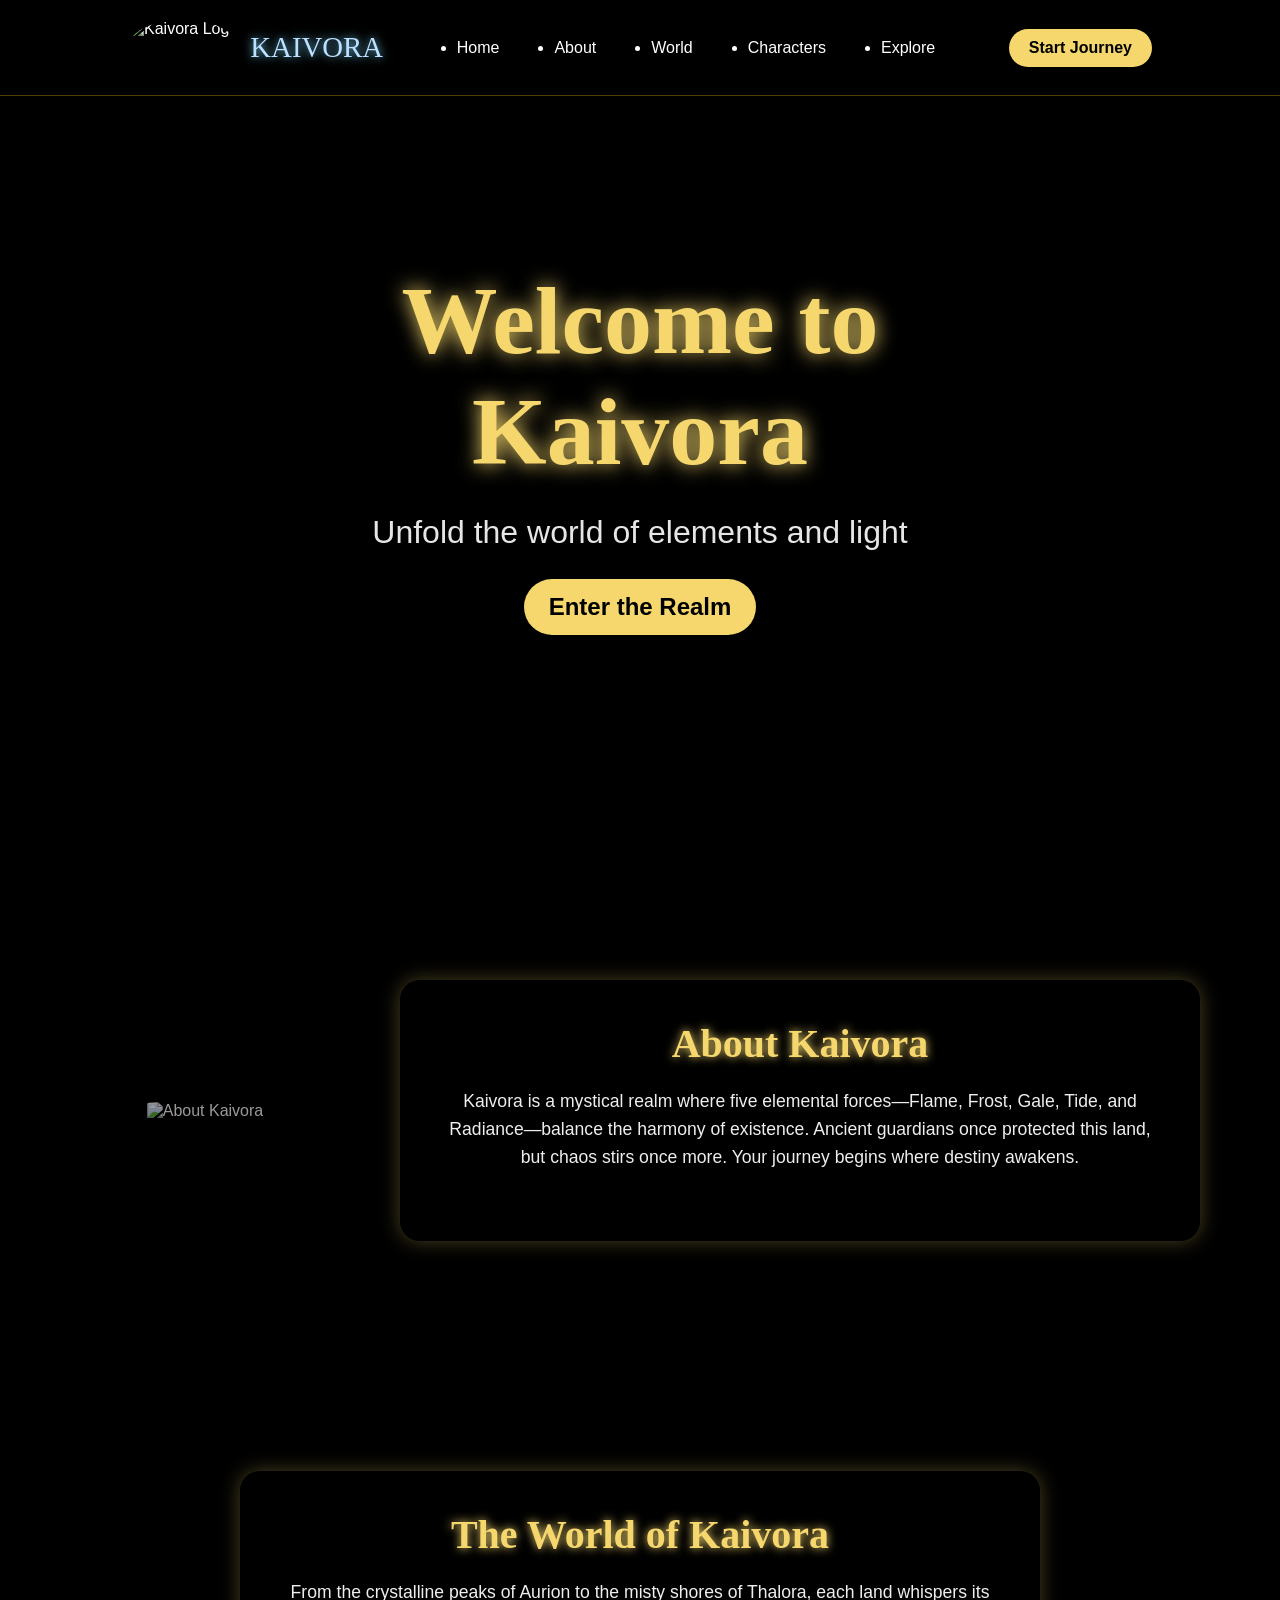
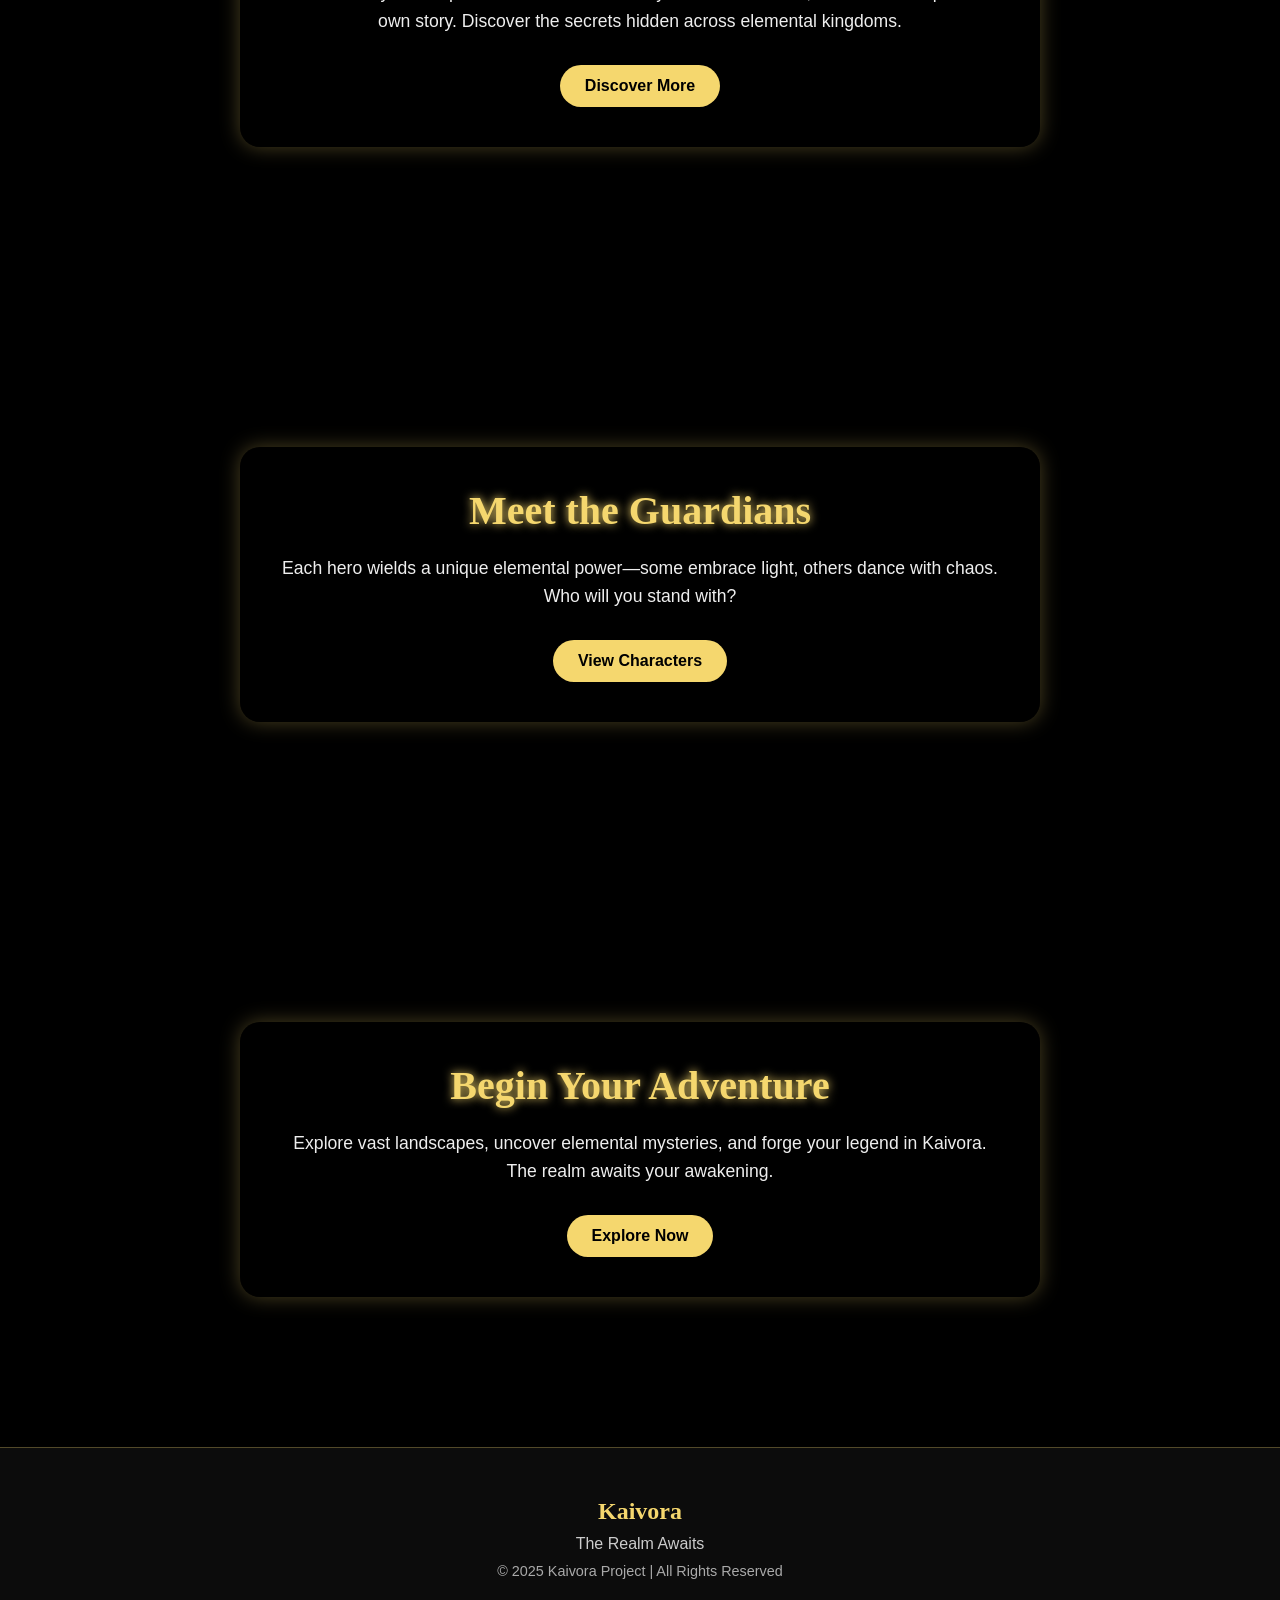
==== index.html @ 28be4f79 "kaivora" ====
<!DOCTYPE html>
<html lang="en">
<head>
  <meta charset="UTF-8">
  <meta name="viewport" content="width=device-width, initial-scale=1.0">
  <title>Kaivora - Official Site</title>
  <link rel="stylesheet" href="style.css">
</head> 

<body>
  <!-- Navigation Bar -->
  <header>
    <div class="logo">
      <img src="https://i.pinimg.com/1200x/09/67/33/096733968aed5289fad59ef4c59877d2.jpg" alt="Kaivora Logo">
      <span>KAIVORA</span>
  
    </div>
    <nav>
      <ul class="nav-links">
        <li><a href="#home">Home</a></li>
        <li><a href="#about">About</a></li>
        <li><a href="#world">World</a></li>
        <li><a href="#characters">Characters</a></li>
        <li><a href="#explore">Explore</a></li>
      </ul>
    </nav>
    <a href="world.html" class="play-btn">Start Journey</a>
  </header>

  <!-- Hero Section -->
  <section id="home" class="hero" style="background-image: url('https://i.pinimg.com/736x/b9/2b/05/b92b0582f7e639ec18caeba7340f3ef2.jpg');">
    <div class="hero-content">
      <h1 class="title">Welcome to Kaivora</h1>
      <p class="subtitle">Unfold the world of elements and light</p>
      <a href="#about"><button class="start-btn">Enter the Realm</button></a>
    </div>
  </section>

  <!-- About Section -->
  <div style="background-image: url('https://i.pinimg.com/1200x/b5/1c/bb/b51cbb7e5c9ec56a5062a80f31bd33d0.jpg');">
  <section id="about" class="about">
     <div class="about-image">
        <img src="https://i.pinimg.com/736x/1c/9b/20/1c9b20174f67054c5da25c29b974ea97.jpg" alt="About Kaivora">
    </div>
    <div class="content">
      <h2>About Kaivora</h2>
      <p>Kaivora is a mystical realm where five elemental forces—Flame, Frost, Gale, Tide, and Radiance—balance the harmony of existence. Ancient guardians once protected this land, but chaos stirs once more. Your journey begins where destiny awakens.</p>
    </div>
  </section>

  <!-- World Section -->
  <section id="world" class="world-section" style="background-image: url('https://i.pinimg.com/1200x/93/b8/d5/93b8d5b8a7ed80d77f6e39bfa9b111e0.jpg');">
    <div class="content">
      <h2>The World of Kaivora</h2>
      <p>From the crystalline peaks of Aurion to the misty shores of Thalora, each land whispers its own story. Discover the secrets hidden across elemental kingdoms.</p>
      <a href="world.html" class="btn-link">Discover More</a>
    </div>
  </section>
  </div>

  <!-- Characters Section -->
  <section id="characters" class="characters" style="background-image: url('https://i.pinimg.com/1200x/b3/20/61/b32061ea7e71e33e78bc3bffc4e80b8f.jpg');">
    <div class="content">
      <h2>Meet the Guardians</h2>
      <p>Each hero wields a unique elemental power—some embrace light, others dance with chaos. Who will you stand with?</p>
      <a href="characters.html" class="btn-link">View Characters</a>
    </div>
  </section>
  

  <!-- Explore Section -->
  <section id="explore" class="explore-section" style="background-image: url('https://i.pinimg.com/736x/45/5f/48/455f486dde402331ff0b653b483195da.jpg');">
    <div class="content">
      <h2>Begin Your Adventure</h2>
      <p>Explore vast landscapes, uncover elemental mysteries, and forge your legend in Kaivora. The realm awaits your awakening.</p>
      <a href="explore.html" class="btn-link">Explore Now</a>
    </div>
  </section>
<!-- 
  Footer -->
  <footer>
    <h2>Kaivora</h2>
    <p>The Realm Awaits</p>
    <p class="copy">© 2025 Kaivora Project | All Rights Reserved</p>
  </footer>
</body>
</html>
---- style.css ----
* {
  margin: 0;
  padding: 0;
  box-sizing: border-box;
}

body {
  font-family: Arial, Helvetica, sans-serif;
  background-color: #000;
  color: white;
  overflow-x: hidden;
}

/* ==== HEADER ==== */
header {
  position: fixed;
  top: 0;
  width: 100%;
  padding: 20px 10%;
  display: flex;
  justify-content: space-between;
  align-items: center;
  background: rgba(0, 0, 0, 0.7);
  z-index: 100;
  border-bottom: 1px solid rgba(255, 215, 0, 0.3);
}

.logo {
  display: flex;
  align-items: center;
  gap: 12px; 
}

.logo img {
  height: 55px;
  width: auto;
  border-radius: 100%;
}

.logo span {
  font-family: 'Cinzel Decorative', serif;
  font-size: 1.8rem;
  color: #bce0ff;
  text-shadow: 0 0 10px #77d5ff;
}

.nav-links {
  display: flex;
  gap: 55px;
}

.nav-links li a {
  text-decoration: none;
  color: #fff;
  font-weight: 500;
  font-size: 1rem;
  transition: 0.3s;
}

.nav-links li a:hover {
  color: #f5d76e;
  text-shadow: 0 0 8px #f5d76e;
}

.play-btn {
  background: #f5d76e;
  color: #000;
  padding: 10px 20px;
  border-radius: 30px;
  text-decoration: none;
  font-weight: bold;
  transition: all 0.3s;
}

.play-btn:hover {
  background: #fff4b2;
  transform: scale(1.05);
}

/* ==== HERO SECTION ==== */
.hero {
  height: 100vh;
  background-size: cover;
  background-position: center;
  background-repeat: no-repeat;
  display: flex;
  justify-content: center;
  align-items: center;
  text-align: center;
  position: relative;
}

.hero::after {
  content: '';
  position: absolute;
  top: 0;
  left: 0;
  width: 100%;
  height: 100%;
  background: rgba(0, 0, 0, 0.4);
}

.hero-content {
  position: relative;
  z-index: 2;
  max-width: 800px;
}

.hero .title {
  font-family: 'Cinzel Decorative', cursive;
  font-size: 6rem;
  color: #f5d76e;
  text-shadow: 0 0 20px #f5d76e;
  animation: fadeInDown 2s ease;
}
.hero .subtitle {
  font-size: 2rem;
  margin: 20px 0;
  color: #fff;
  opacity: 0.9;
}

.start-btn {
  background: #f5d76e;
  color: #000;
  padding: 14px 25px;
  border-radius: 30px;
  border: none;
  font-weight: bold;
  font-size: 1.5rem;
  cursor: pointer;
  animation: glowUp 2s infinite alternate;
}

.start-btn:hover {
  background: #fff4b2;
  transform: scale(1.05);
}


.about-image {
  width: 60%;
}

.about {
  width: 100%;
  display: flex;
  justify-content: center;
  align-items: center;
  gap: 70px;
  padding: 80px;
}


.about-image img {
  width: 100%;
  border-radius: 10%;
  box-shadow: 0 0 20px rgba(0,0,0,0.4);
}

section {
  background-size: cover;
  background-position: center;
  background-repeat: no-repeat;
  padding: 150px 10%;
  position: relative;
  color: white;
  text-align: center;
}

section::before {
  content: "";
  position: absolute;
  top: 0;
  left: 0;
  width: 100%;
  height: 100%;
  background: rgba(0, 0, 0, 0.4);
  z-index: 1;
}

section .content {
  position: relative;
  z-index: 2;
  max-width: 800px;
  margin: auto;
  background: rgba(0, 0, 0, 0.4);
  padding: 40px;
  border-radius: 20px;
  box-shadow: 0 0 20px rgba(245, 215, 110, 0.3);
  backdrop-filter: blur(4px);
}

section h2 {
  font-family: 'Cinzel Decorative', cursive;
  font-size: 2.5rem;
  color: #f5d76e;
  margin-bottom: 20px;
  text-shadow: 0 0 10px #f5d76e;
}

section p {
  font-size: 1.1rem;
  color: #eee;
  margin-bottom: 30px;
  line-height: 1.6;
}

/* ==== BUTTON LINKS ==== */
.btn-link {
  display: inline-block;
  padding: 12px 25px;
  background: #f5d76e;
  color: #000;
  border-radius: 30px;
  text-decoration: none;
  font-weight: bold;
  transition: all 0.3s ease;
}

.btn-link:hover {
  background: #fff4b2;
  transform: scale(1.05);
}

/* ==== FOOTER ==== */
footer {
  background: #0c0c0c;
  padding: 50px 10%;
  text-align: center;
  color: #ccc;
  border-top: 1px solid rgba(245, 215, 110, 0.3);
}

footer h2 {
  font-family: 'Cinzel Decorative', cursive;
  color: #f5d76e;
  margin-bottom: 10px;
}

footer .socials {
  margin: 20px 0;
}

footer .socials a {
  color: #f5d76e;
  text-decoration: none;
  margin: 0 10px;
  transition: 0.3s;
}

footer .socials a:hover {
  text-shadow: 0 0 8px #f5d76e;
}

footer .copy {
  margin-top: 10px;
  font-size: 0.9rem;
  color: #aaa;
}

/* ==== ANIMATIONS ==== */
@keyframes fadeInDown {
  0% {
    opacity: 0;
    transform: translateY(-30px);
  }
  100% {
    opacity: 1;
    transform: translateY(0);
  }
}

@keyframes fadeInUp {
  0% {
    opacity: 0;
    transform: translateY(30px);
  }
  100% {
    opacity: 1;
    transform: translateY(0);
  }
}

@keyframes glowUp {
  from {
    box-shadow: 0 0 10px #f5d76e;
  }
  to {
    box-shadow: 0 0 25px #f5d76e;
  }
}

/* ==== RESPONSIVE ==== */
@media (max-width: 768px) {
  header {
    flex-direction: column;
    text-align: center;
  }

  .nav-links {
    flex-wrap: wrap;
    gap: 15px;
  }

  .hero .title {
    font-size: 2.3rem;
  }

  .hero .subtitle {
    font-size: 1rem;
  }

  section {
    padding: 100px 5%;
  }

  section .content {
    padding: 30px;
  }
}
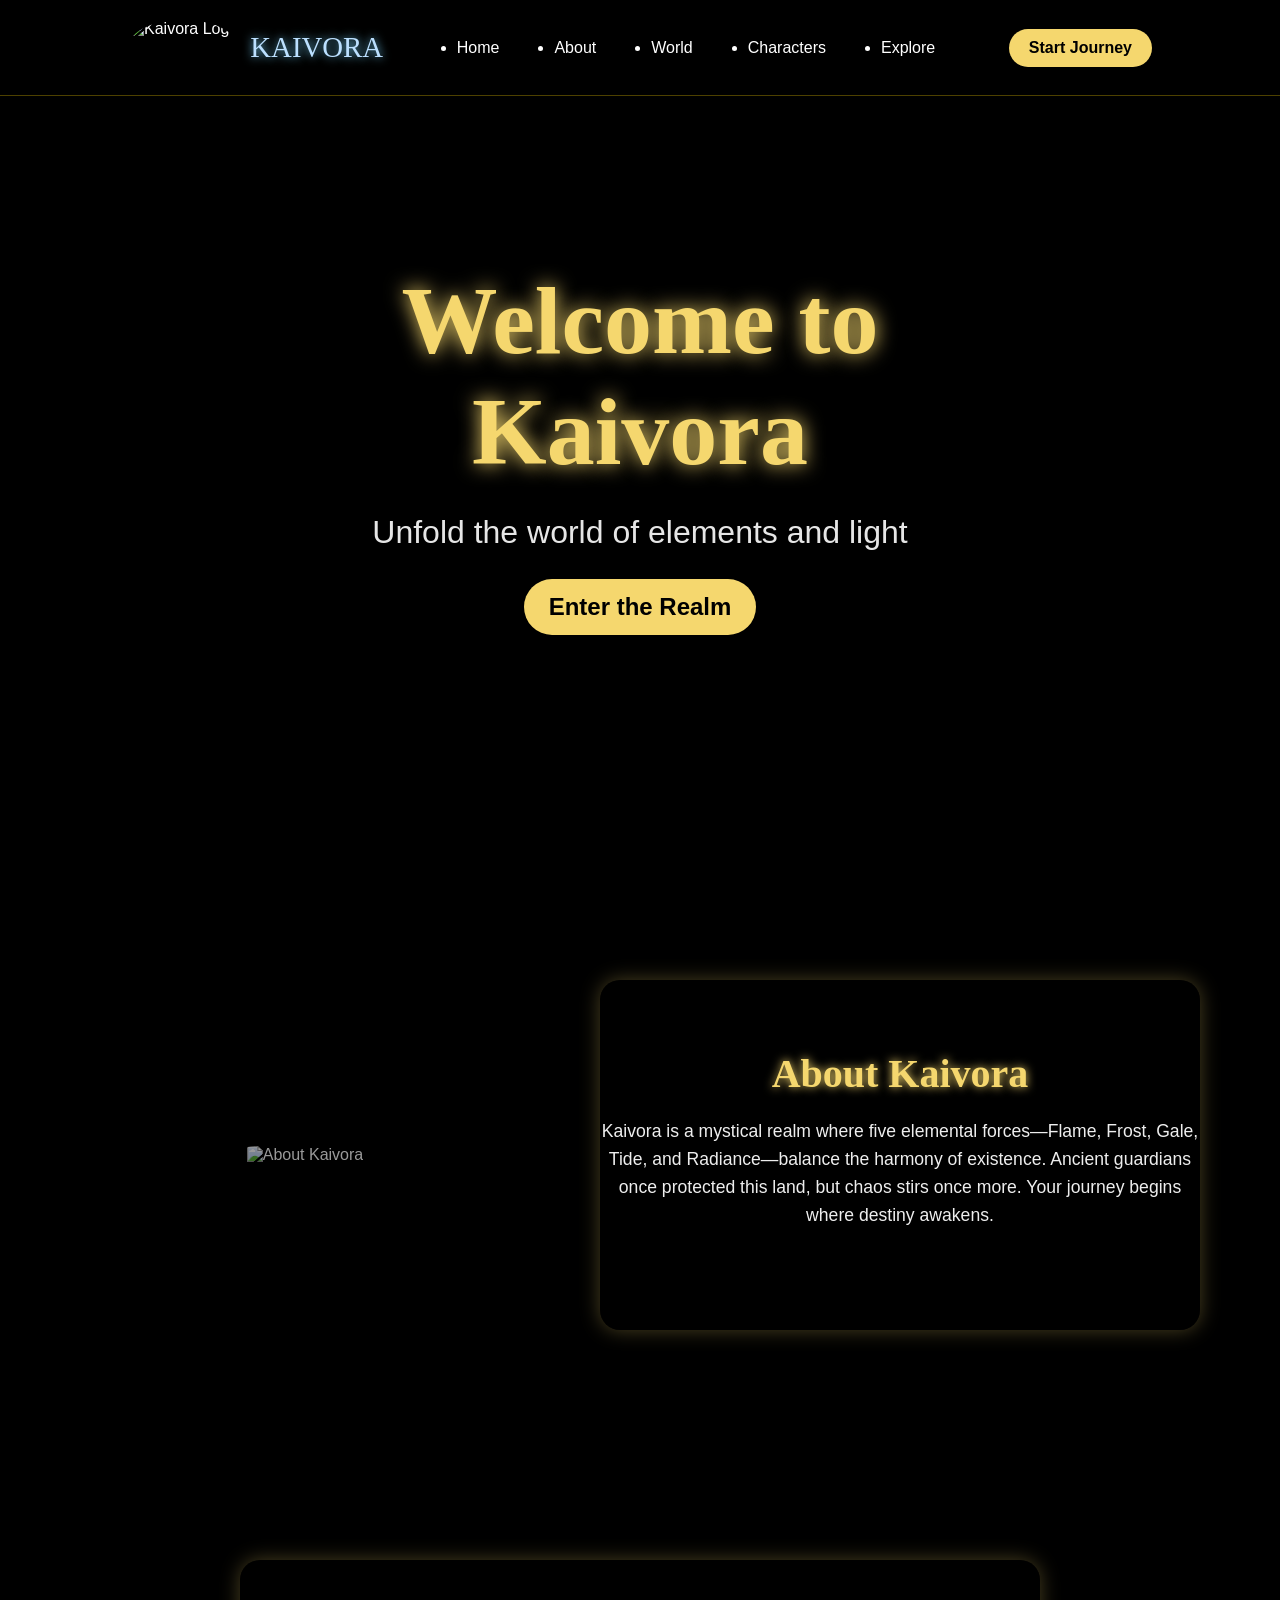
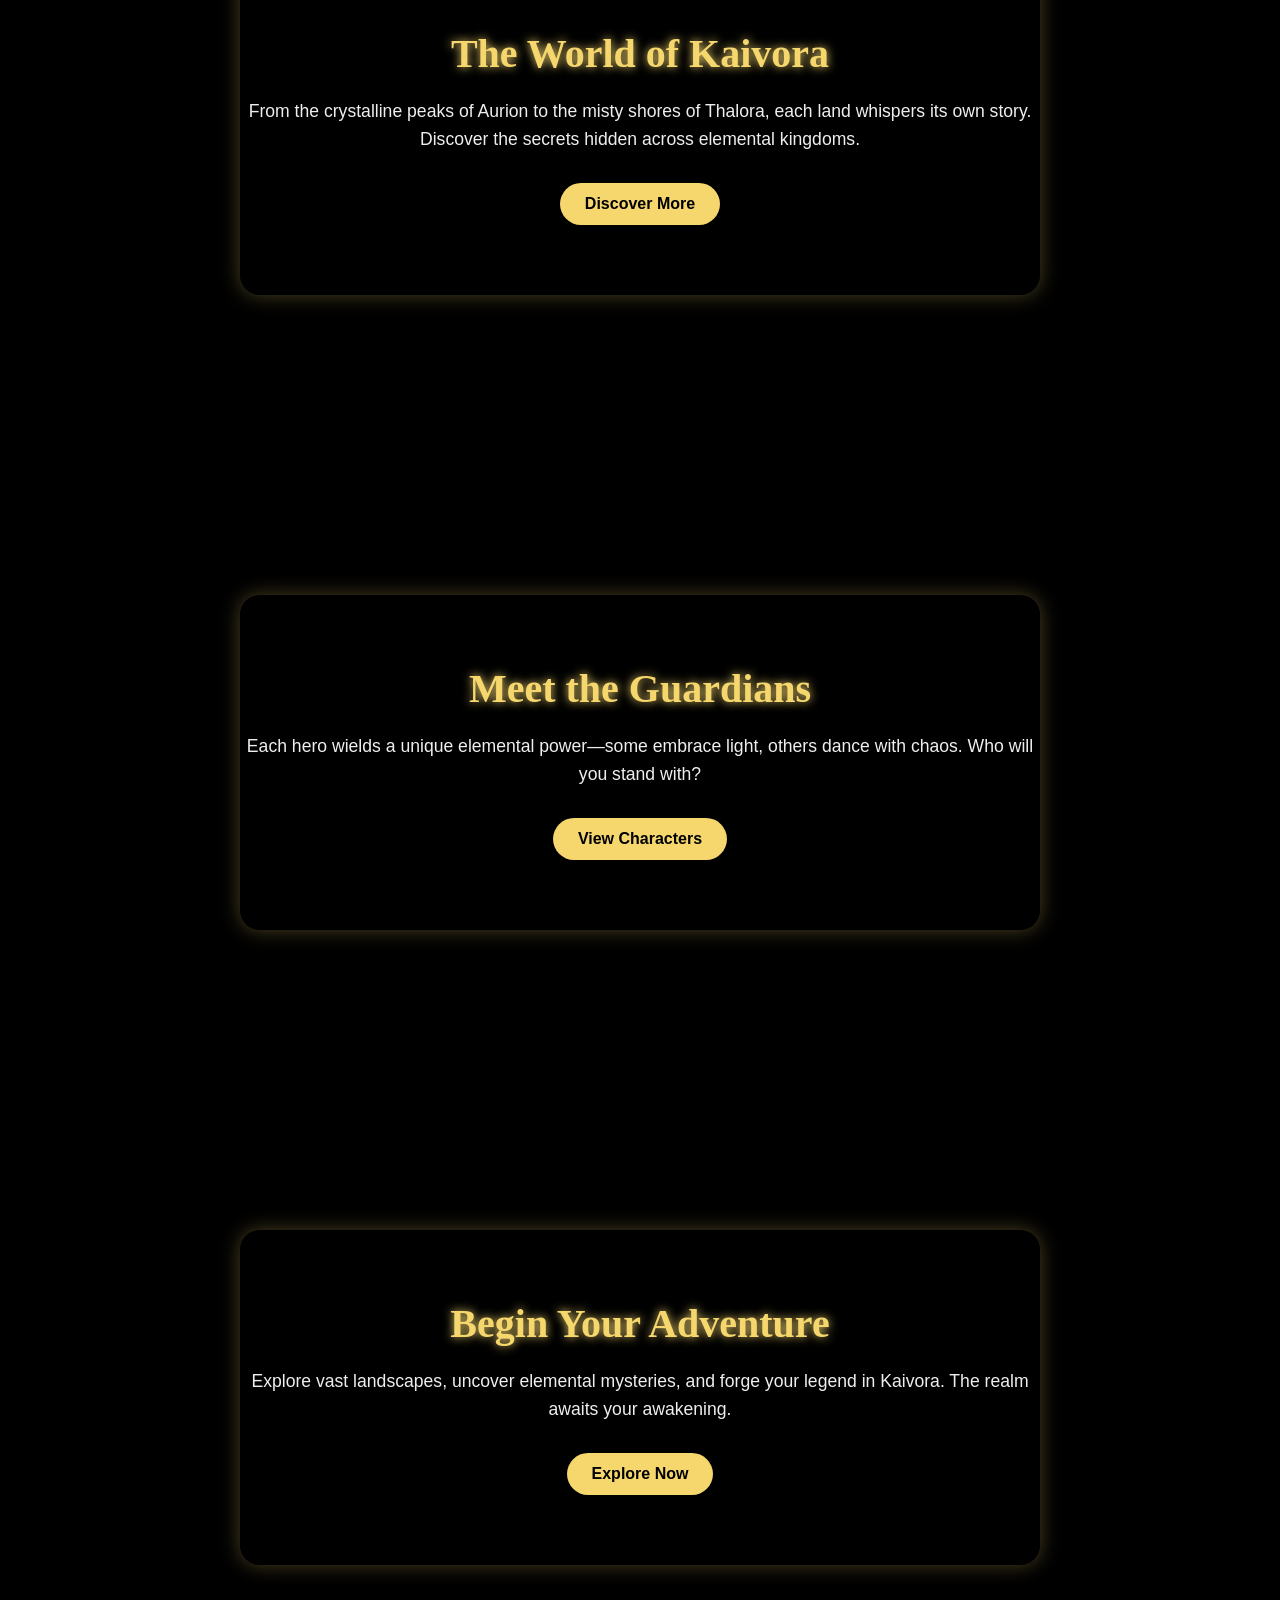
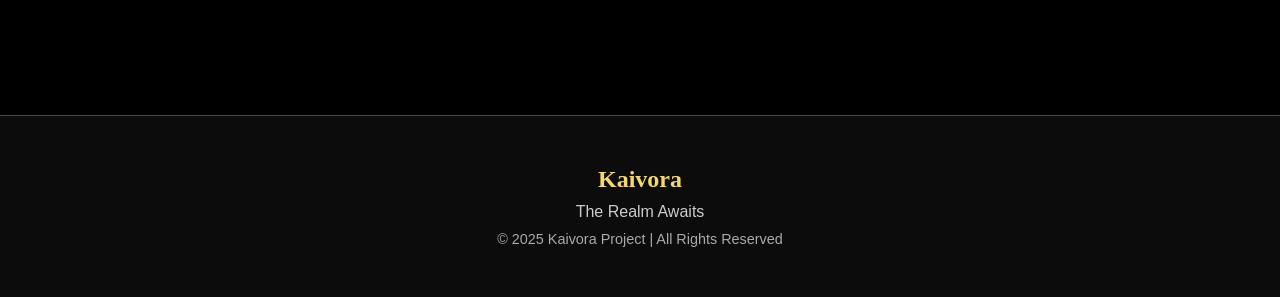
==== commit a1b69372: "kaivora" ====
--- a/index.html
+++ b/index.html
@@ -8,7 +8,6 @@
 </head> 
 
 <body>
-  <!-- Navigation Bar -->
   <header>
     <div class="logo">
       <img src="https://i.pinimg.com/1200x/09/67/33/096733968aed5289fad59ef4c59877d2.jpg" alt="Kaivora Logo">
@@ -27,7 +26,6 @@
     <a href="world.html" class="play-btn">Start Journey</a>
   </header>
 
-  <!-- Hero Section -->
   <section id="home" class="hero" style="background-image: url('https://i.pinimg.com/736x/b9/2b/05/b92b0582f7e639ec18caeba7340f3ef2.jpg');">
     <div class="hero-content">
       <h1 class="title">Welcome to Kaivora</h1>
@@ -36,7 +34,7 @@
     </div>
   </section>
 
-  <!-- About Section -->
+
   <div style="background-image: url('https://i.pinimg.com/1200x/b5/1c/bb/b51cbb7e5c9ec56a5062a80f31bd33d0.jpg');">
   <section id="about" class="about">
      <div class="about-image">
@@ -48,7 +46,6 @@
     </div>
   </section>
 
-  <!-- World Section -->
   <section id="world" class="world-section" style="background-image: url('https://i.pinimg.com/1200x/93/b8/d5/93b8d5b8a7ed80d77f6e39bfa9b111e0.jpg');">
     <div class="content">
       <h2>The World of Kaivora</h2>
@@ -58,7 +55,6 @@
   </section>
   </div>
 
-  <!-- Characters Section -->
   <section id="characters" class="characters" style="background-image: url('https://i.pinimg.com/1200x/b3/20/61/b32061ea7e71e33e78bc3bffc4e80b8f.jpg');">
     <div class="content">
       <h2>Meet the Guardians</h2>
@@ -67,8 +63,6 @@
     </div>
   </section>
   
-
-  <!-- Explore Section -->
   <section id="explore" class="explore-section" style="background-image: url('https://i.pinimg.com/736x/45/5f/48/455f486dde402331ff0b653b483195da.jpg');">
     <div class="content">
       <h2>Begin Your Adventure</h2>
@@ -76,8 +70,7 @@
       <a href="explore.html" class="btn-link">Explore Now</a>
     </div>
   </section>
-<!-- 
-  Footer -->
+
   <footer>
     <h2>Kaivora</h2>
     <p>The Realm Awaits</p>
--- a/style.css
+++ b/style.css
@@ -10,8 +10,6 @@
   color: white;
   overflow-x: hidden;
 }
-
-/* ==== HEADER ==== */
 header {
   position: fixed;
   top: 0;
@@ -34,7 +32,7 @@
 .logo img {
   height: 55px;
   width: auto;
-  border-radius: 100%;
+  border-radius: 50%;
 }
 
 .logo span {
@@ -77,7 +75,6 @@
   transform: scale(1.05);
 }
 
-/* ==== HERO SECTION ==== */
 .hero {
   height: 100vh;
   background-size: cover;
@@ -205,8 +202,6 @@
   margin-bottom: 30px;
   line-height: 1.6;
 }
-
-/* ==== BUTTON LINKS ==== */
 .btn-link {
   display: inline-block;
   padding: 12px 25px;
@@ -222,8 +217,6 @@
   background: #fff4b2;
   transform: scale(1.05);
 }
-
-/* ==== FOOTER ==== */
 footer {
   background: #0c0c0c;
   padding: 50px 10%;
@@ -259,7 +252,6 @@
   color: #aaa;
 }
 
-/* ==== ANIMATIONS ==== */
 @keyframes fadeInDown {
   0% {
     opacity: 0;
@@ -291,7 +283,6 @@
   }
 }
 
-/* ==== RESPONSIVE ==== */
 @media (max-width: 768px) {
   header {
     flex-direction: column;
@@ -319,3 +310,22 @@
     padding: 30px;
   }
 }
+section .content {
+    width: 80%;
+    margin: auto;
+    padding: 70px 0;
+    text-align: center;
+    color: white;
+    position: relative;
+}
+
+
+.aerion-img img,
+.lyria-img img {
+    width: 320px;   
+    height: auto;
+    border-radius: 50%;
+    box-shadow: 0 0 25px rgba(0, 0, 0, 0.6);
+    margin-bottom: 25px;
+}
+
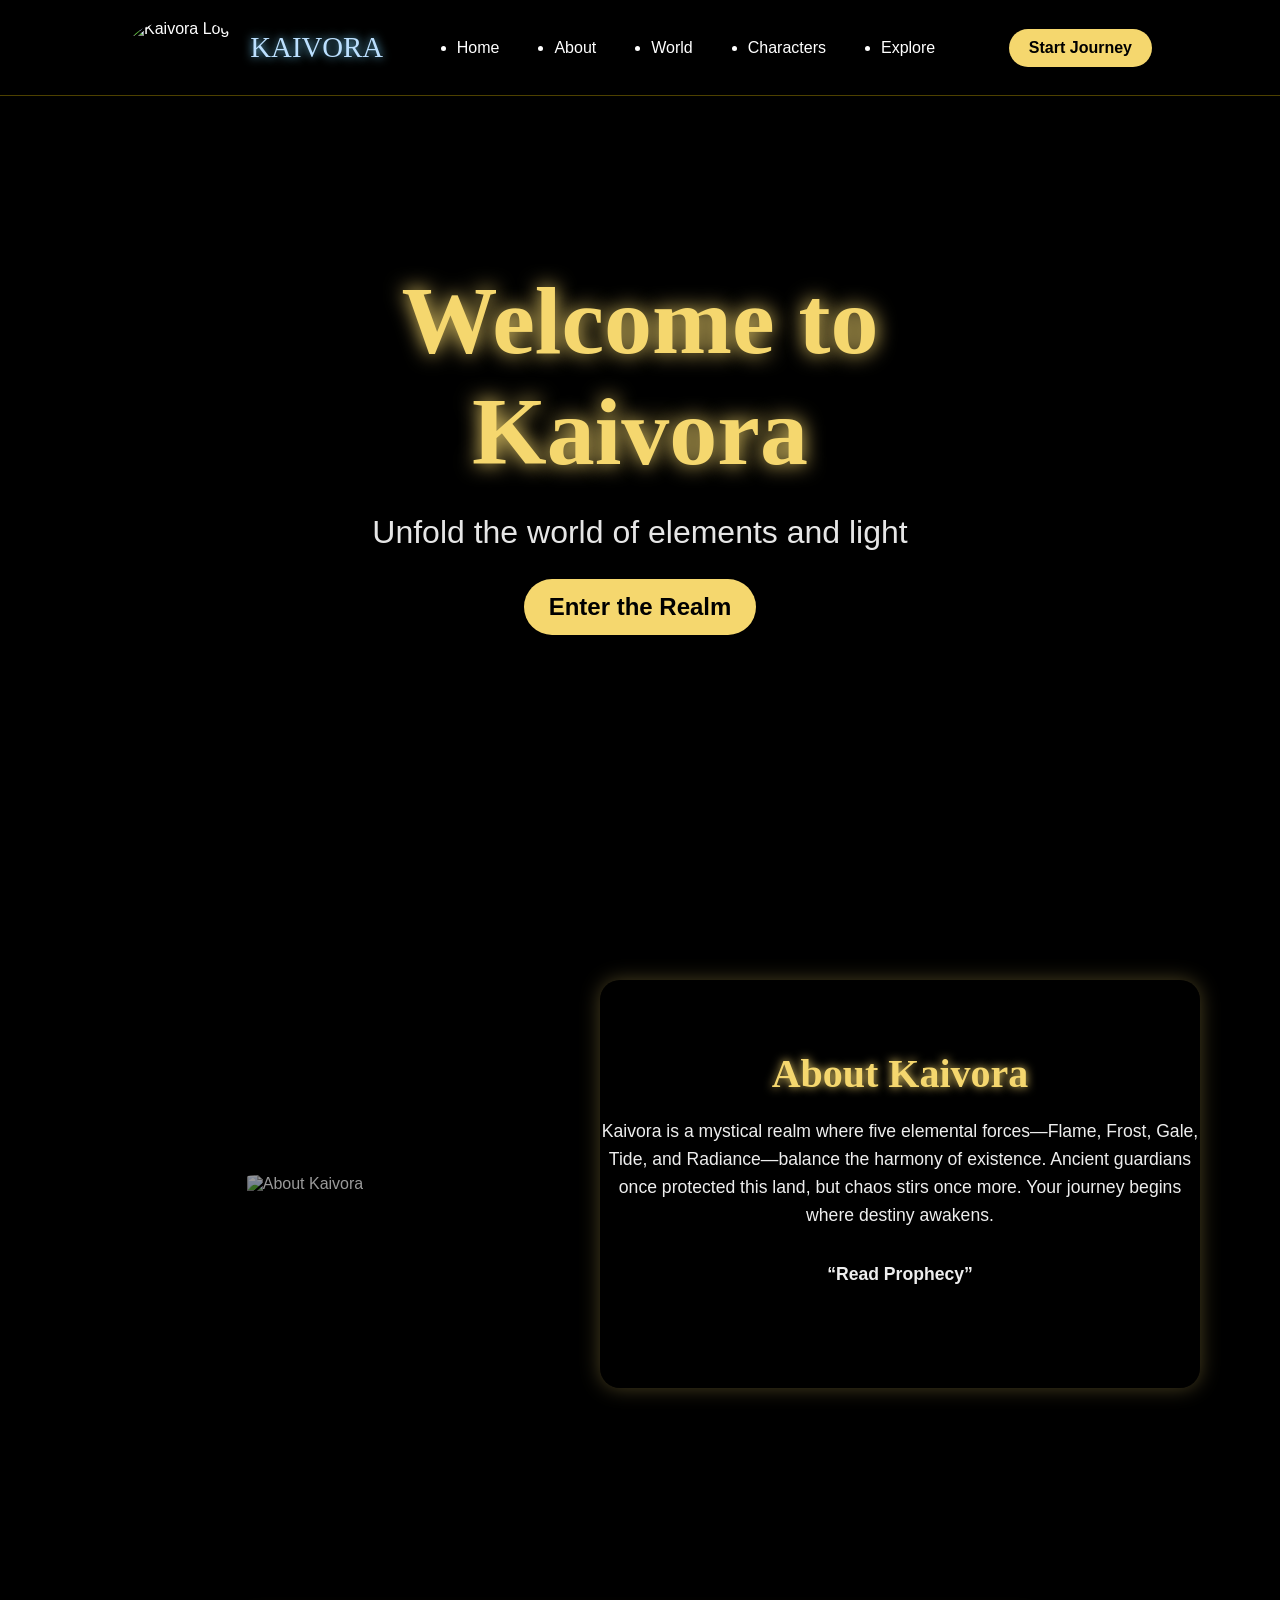
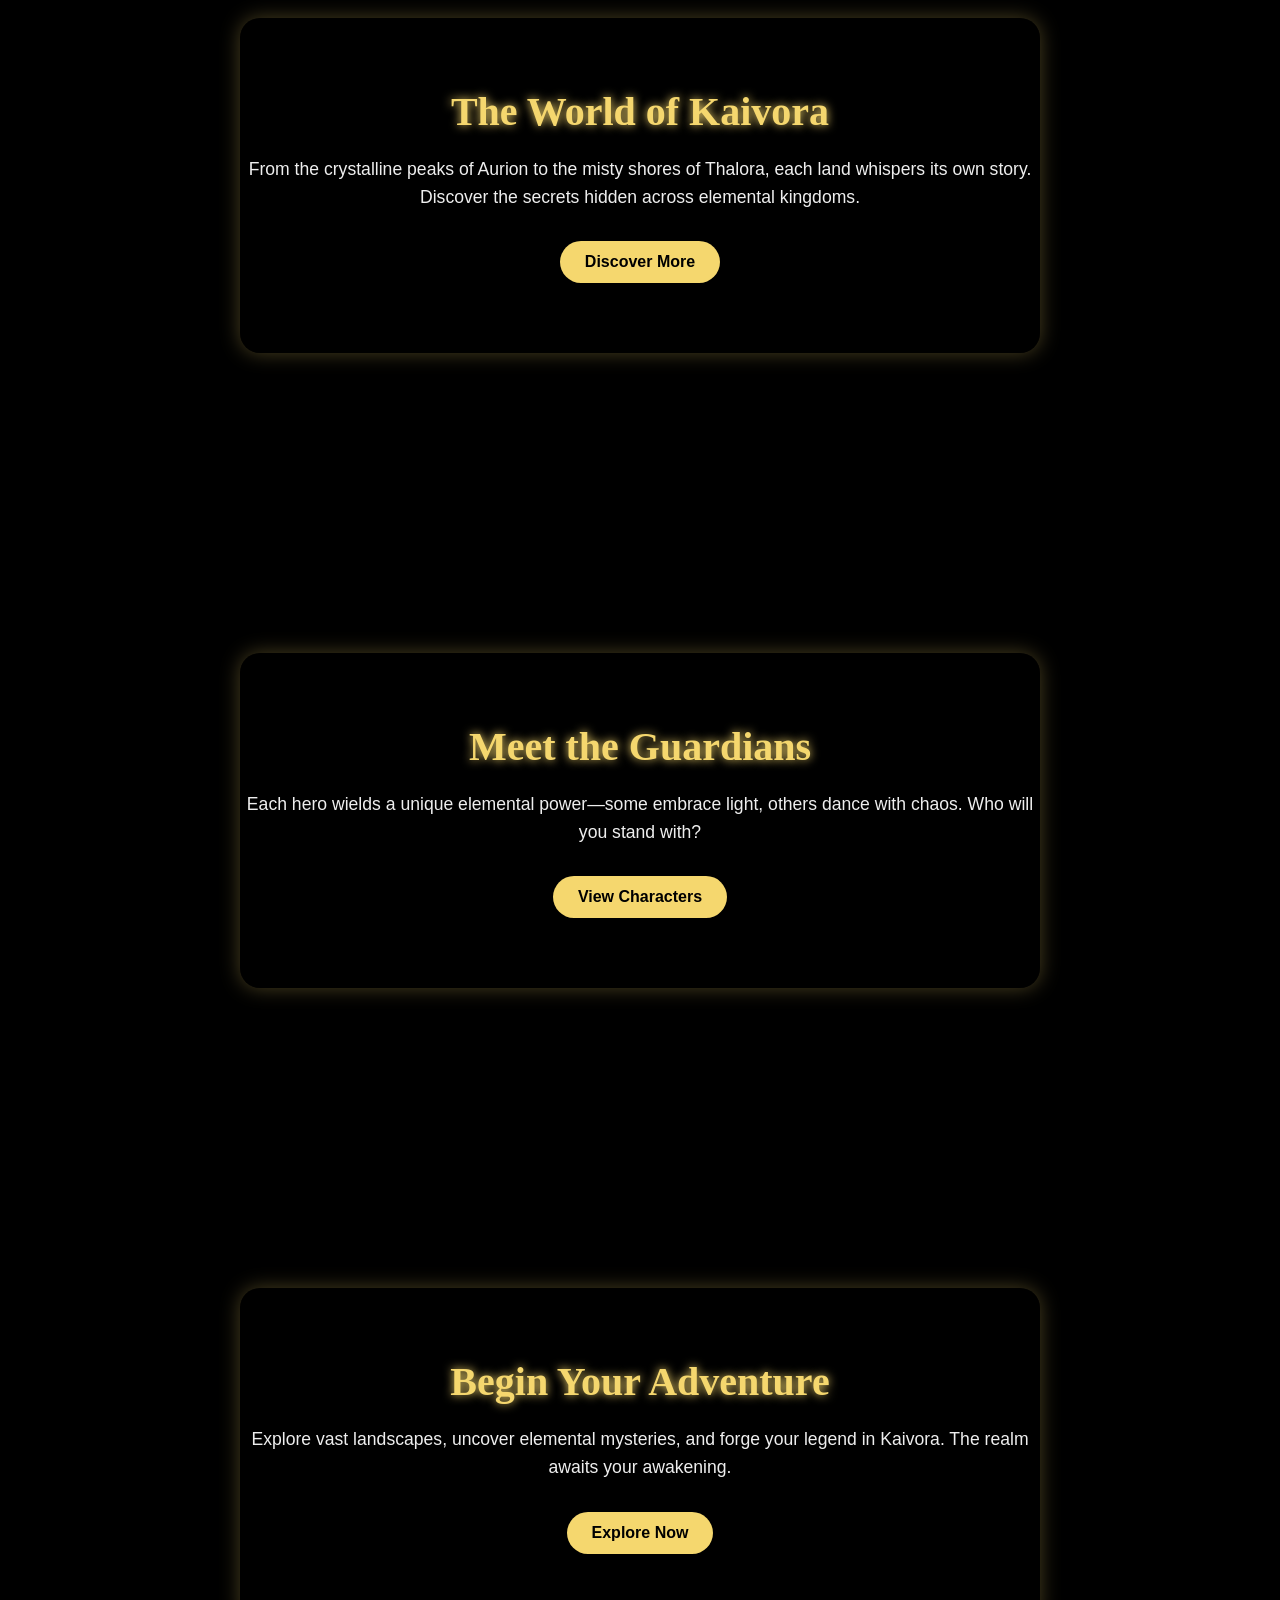
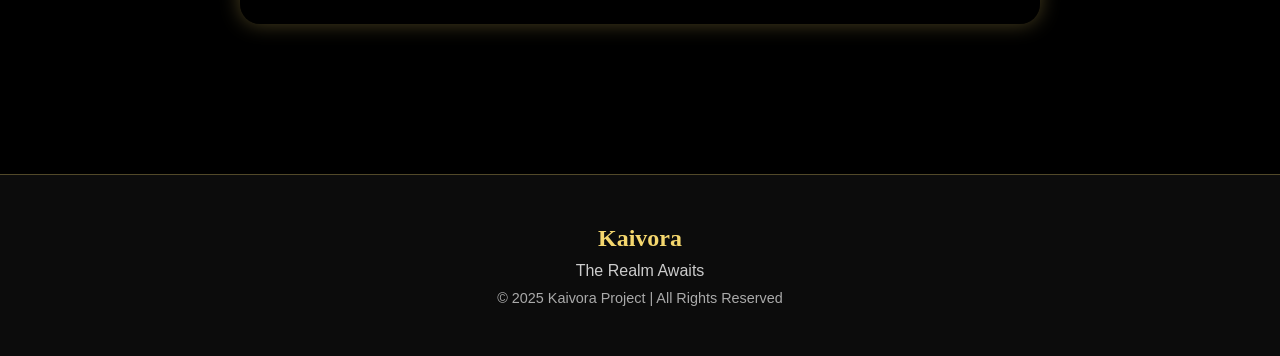
==== commit 1d011e0e: "kaivora" ====
--- a/index.html
+++ b/index.html
@@ -43,7 +43,14 @@
     <div class="content">
       <h2>About Kaivora</h2>
       <p>Kaivora is a mystical realm where five elemental forces—Flame, Frost, Gale, Tide, and Radiance—balance the harmony of existence. Ancient guardians once protected this land, but chaos stirs once more. Your journey begins where destiny awakens.</p>
+      <p id="moreText" onclick="showMore()" style="cursor:pointer; font-weight:bold;">“Read Prophecy”</p>
     </div>
+    <script>
+  function showMore() {
+  more = document.getElementById("moreText");
+  more.innerText ="Kaivora awaits your courage—every choice shapes your destiny.";
+}
+</script>
   </section>
 
   <section id="world" class="world-section" style="background-image: url('https://i.pinimg.com/1200x/93/b8/d5/93b8d5b8a7ed80d77f6e39bfa9b111e0.jpg');">
